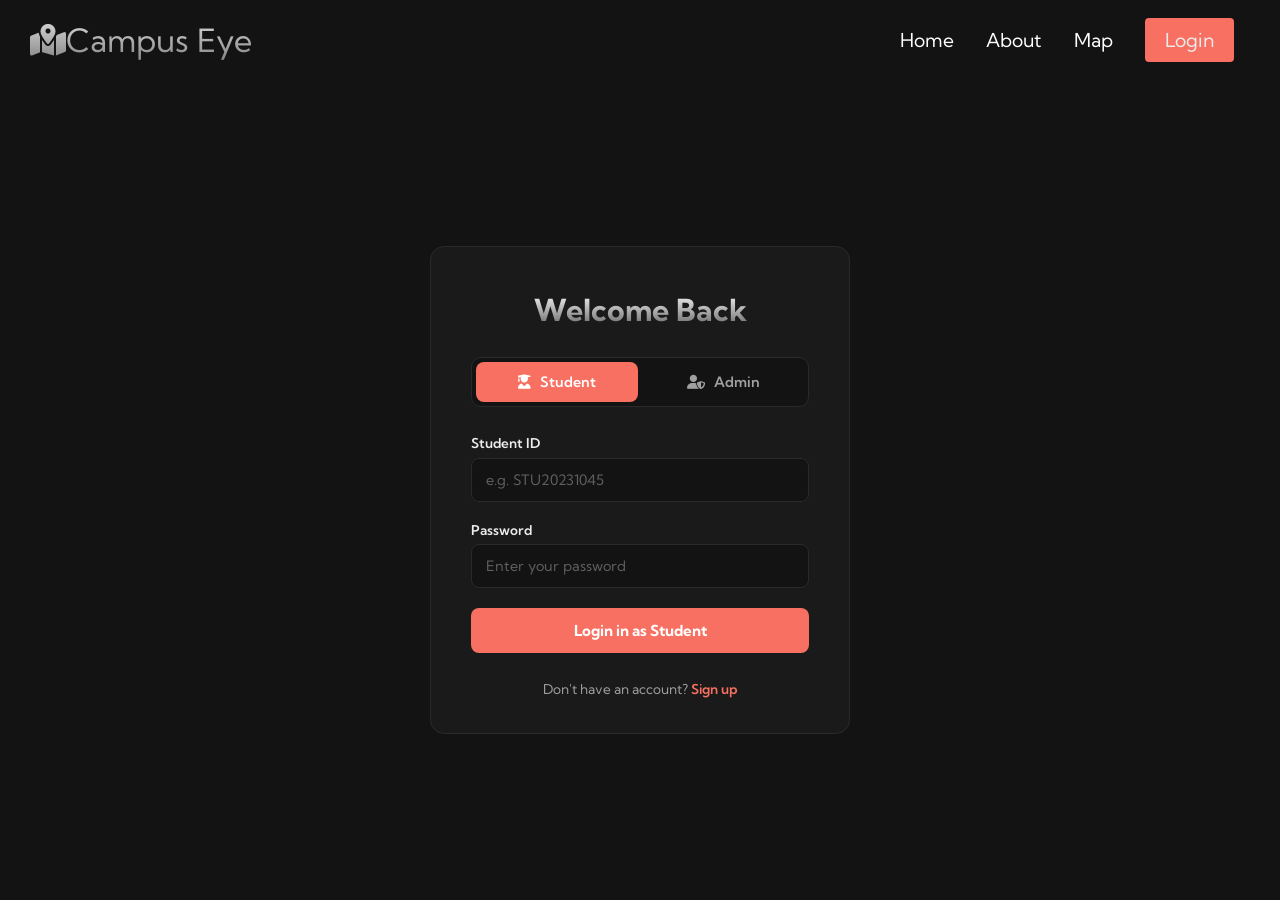
==== login.html @ 8bb75876 "Moving all files to repository" ====
<!DOCTYPE html>
<html lang="en">
<head>
    <meta charset="UTF-8">
    <meta name="viewport" content="width=device-width, initial-scale=1.0">
    <title>Campus Eye | Login</title>
    <link rel="stylesheet" href="styles.css">
    <link rel="preconnect" href="https://fonts.googleapis.com">
    <link rel="preconnect" href="https://fonts.gstatic.com" crossorigin>
    <link href="https://fonts.googleapis.com/css2?family=Kumbh+Sans:wght,YOPQ@100..900,300&display=swap" rel="stylesheet">
    <link rel="stylesheet" href="https://cdnjs.cloudflare.com/ajax/libs/font-awesome/6.5.2/css/all.min.css">
</head>
<body>
    <!-- Navbar Section -->
    <nav class="navbar">
        <div class="navbar__container">
            <a href="/" id="navbar__logo"><i class="fa-solid fa-map-location-dot"></i>Campus Eye</a>
            <div class="navbar__toggle" id="mobile-menu">
                <span class="bar"></span>
                <span class="bar"></span>
                <span class="bar"></span>
            </div>
            <ul class="navbar__menu">
                <li class="navbar__item">
                    <a href="/" class="navbar__links">Home</a>
                </li>
                <li class="navbar__item">
                    <a href="/about.html" class="navbar__links">About</a>
                </li>
                <li class="navbar__item">
                    <a href="/map.html" class="navbar__links">Map</a>
                </li>
                <li class="navbar__btn">
                    <a href="/login.html" class="button">Login</a>
                </li>
            </ul>
        </div>
    </nav>

    <!-- Login Section -->
    <div class="login">
        <div class="login__container">

            <div class="login__header">
                <h1>Welcome Back</h1>
            </div>
            <div class="login__tabs" role="tablist" aria-label="Login type">
                <button class="login__tab active" id="tab-student" role="tab" aria-selected="true" aria-controls="panel-student" onclick="switchRole('student')">
                    <i class="fa-solid fa-user-graduate"></i> Student
                </button>
                <button class="login__tab" id="tab-admin" role="tab" aria-selected="false" aria-controls="panel-admin" onclick="switchRole('admin')">
                    <i class="fa-solid fa-user-shield"></i> Admin
                </button>
            </div>

            <!-- Student Login -->
            <div class="login__panel active" id="panel-student" role="tabpanel" aria-labelledby="tab-student">
                <form onsubmit="handleLogin(event, 'student')">
                    <div class="login__group">
                        <label for="student-id">Student ID</label>
                        <input type="text" id="student-id" placeholder="e.g. STU20231045" required>
                    </div>
                    <div class="login__group">
                        <label for="student-password">Password</label>
                        <input type="password" id="student-password" placeholder="Enter your password" required>
                    </div>
                    <button type="submit" class="login__btn">Login in as Student</button>
                </form>
            </div>

            <!-- Admin Login -->
            <div class="login__panel" id="panel-admin" role="tabpanel" aria-labelledby="tab-admin">
                <form onsubmit="handleLogin(event, 'admin')">
                    <div class="login__group">
                        <label for="admin-email">Admin Email</label>
                        <input type="email" id="admin-email" placeholder="admin@campuseye.edu" required>
                    </div>
                    <div class="login__group">
                        <label for="admin-password">Password</label>
                        <input type="password" id="admin-password" placeholder="Enter your password" required>
                    </div>
                    <button type="submit" class="login__btn">Login in as Admin</button>
                </form>
            </div>

            <div class="login__footer">
                Don't have an account? <a href="/signup.html">Sign up</a>
            </div>

        </div>
    </div>
    <script src = 'app.js'></script>
</body>
</html>
---- styles.css ----
*{
    box-sizing: border-box;
    margin: 0;
    padding: 0;
    font-family: 'Kumbh Sans', sans-serif;
}

/* Navigation Bar */
.navbar{
    background-color: #131313;
    height: 80px;
    display: flex;
    justify-content: center;
    align-items: center;
    font-size: 1.2rem;
    position: sticky;
    top: 0;
    z-index: 999;
}
.navbar__container{
    display: flex;
    justify-content: space-between;
    height: 80px;
    z-index: 1;
    width: 100%;
    max-width: 1300px;
    margin: 0 auto;
    padding: 0 30px;
}
#navbar__logo{
    background-color: #ff8177;
    background-image: linear-gradient(to bottom, #fff 0%, #5f5f5f 100%);
    background-size: 100%;
    -webkit-background-clip: text;
    -moz-background-clip: text;
    -webkit-text-fill-color: transparent;
    -moz-text-fill-color: transparent;
    display: flex;
    align-items: center;
    cursor: pointer;
    text-decoration: none;
    font-size: 2rem;
}
.fa-gem{
    margin-right: 0.5rem;
}

.navbar__menu{
    display: flex;
    align-items: center;
    list-style: none;
    text-align: center;
}
.navbar__item{
    height: 80px;
}
.navbar__links{
    color: #fff;
    display: flex;
    align-items: center;
    justify-content: center;
    text-decoration: none;
    padding: 0 1rem;
    height: 100%;
}
.navbar__btn{
    display: flex;
    justify-content: center;
    align-items: center;
    padding: 0 1rem;
    width: 100%;
}
.button{
    display: flex;
    justify-content: center;
    align-items: center;
    text-decoration: none;
    padding: 10px 20px;
    height: 100%;
    width: 100%;
    border: none;
    outline: none;
    border-radius: 4px;
    background: #f77062;
    color: #ececec;
}
.button:hover{
    background: #fe1f36;
    transition: all 0.67s ease;
}
.navbar__links:hover{
    color: #f77062;
    transition: all 0.67s ease;
}

/* Mobile View */
@media screen and (max-width: 960px){
    .navbar__container{
        display: flex;
        justify-content: space-between;
        height: 80px;
        z-index: 1;
        width: 100%;
        max-width: 1300px;
        padding: 0;
    }
    .navbar__menu{
        display:  grid;
        grid-template-columns: auto;
        margin: 0;
        width: 100%;
        position: absolute;
        top: -1000px;
        opacity: 0;
        transition: all 0.67s ease;
        height: 50vh;
        z-index: -1;
        background: #131313;
    }
    .navbar__menu.active{
        top: 100%;
        opacity: 1;
        transition: all 0.67s ease;
        z-index: 99;
        height: 50vh;
        font-size: 1.6rem;
    }
    #navbar__logo{
        padding-left: 25px;
    }
    .navbar__toggle .bar{
        width: 25px;
        height: 3px;
        margin: 5px auto;
        transition: all 0.3s ease-in-out;
        background: #fff;
    }
    .navbar__item{
        width: 100%;
    }
    .navbar__links{
        text-align: center;
        padding: 2rem;
        width: 100%;
        display: table;
    }
    #mobile-menu{
        position: absolute;
        top: 20%;
        right: 5%;
        transform: translate(5%, 20%);
    }
    .navbar__btn{
        padding-bottom: 2rem;
    }
    .button{
        display: flex;
        justify-content: center;
        align-items: center;
        width: 80%;
        height: 80px;
        margin: 0;
    }
    .navbar__toggle .bar{
        display: block;
        cursor: pointer;
    }
    #mobile-menu.is-active .bar:nth-child(2){
        opacity: 0;
    }
    #mobile-menu.is-active .bar:nth-child(1){
        transform: translateY(8px) rotate(45deg);
    }
    #mobile-menu.is-active .bar:nth-child(3){
        transform: translateY(-8px) rotate(-45deg);
    }
}

/* Main Page Block */
.main{
    background: #131313;
}
.main__container{
    display: grid;
    grid-template-columns: 1fr 1fr;
    align-items: center;
    justify-self: center;
    margin: 0 auto;
    height: 90vh;
    background-color: #141414;
    z-index: 1;
    width: 100%;
    max-width: 1300px;
    padding: 0 50px;
}

.main__content h1{
    font-size: 4rem;
    background-color: #fff;
    background-image: #fff;
    background-size: 100%;
    -webkit-background-clip: text;
    -moz-background-clip: text;
    -webkit-text-fill-color: transparent;
    -moz-text-fill-color: transparent;
}
.main__content h2{
    background-color: #fff;
    background-size: 100%;
    -webkit-background-clip: text;
    -moz-background-clip: text;
    -webkit-text-fill-color: transparent;
    -moz-text-fill-color: transparent;
    font-size: 3rem;
}
.main__btn{
    font-size: 2rem;
    background: #f77062;
    padding: 14px 32px;
    border: none;
    border-radius: 10px;
    margin-top: 2rem;
    color: #fff;
    cursor: pointer;
    transition: all 0.35s ease;
    outline: none;
    position: relative;
    overflow: hidden;
}

.main__btn::after{
    content: '';
    position: absolute;
    top: 0;
    left: 0;
    width: 0;
    height: 100%;
    background: #ffb700;
    transition: all 0.35s ease;
    z-index: 1;
}

.main__btn a{
    color:#fff;
    position: relative;
    z-index: 2;
    text-decoration: none;
}

.main__btn:hover::after{
    width: 100%;
}
.main__img--container{
    text-align: center;
}
#main__img{
    width: 80%;
    height: 80%;
}
/* Mobile Responsive/View */
@media screen and (max-width: 768px){
    .main__container{
        display: grid;
        justify-content: center;
        align-items: center;
        grid-template-columns: auto;
        width: 100%;
        height: 90vh;
        margin: 0 auto;
    }
    .main__content{
        text-align: center;
        margin-bottom: 4rem;
    }
    .main__content h1{
        font-size: 2.5rem;
        margin-top: 2rem;
    }
    .main__content h2{
        font-size: 3rem;
    }
}
@media screen and (max-width: 480px){
    .main__content h1{
        font-size: 2rem;
        margin-top: 3rem;
    }
    .main__content h2{
        font-size: 2rem;
    }
    .main__btn{
        padding: 12px 36px;
        margin: 2.5rem 0;
    }
}

/* Login Page */
.login{
    background: #131313;
    min-height: calc(100vh - 80px);
    display: flex;
    align-items: center;
    justify-content: center;
    padding: 3rem 20px;
}
.login__container{
    background: #1a1a1a;
    border: 1px solid #2a2a2a;
    border-radius: 14px;
    width: 100%;
    max-width: 420px;
    padding: 2.75rem 2.5rem 2.25rem;
}
.login__header{
    text-align: center;
    margin-bottom: 1.75rem;
}
.login__header h1{
    background-color: #fff;
    background-image: linear-gradient(to bottom, #fff 0%, #5f5f5f 100%);
    background-size: 100%;
    -webkit-background-clip: text;
    -moz-background-clip: text;
    -webkit-text-fill-color: transparent;
    -moz-text-fill-color: transparent;
    font-size: 1.9rem;
    margin-bottom: 0.4rem;
}

.login__tabs{
    display: flex;
    background: #131313;
    border: 1px solid #2a2a2a;
    border-radius: 10px;
    padding: 4px;
    gap: 4px;
    margin-bottom: 1.75rem;
}
.login__tab{
    flex: 1;
    text-align: center;
    padding: 11px 0;
    border-radius: 8px;
    font-size: 0.9rem;
    font-weight: 600;
    color: #a0a0a0;
    cursor: pointer;
    border: none;
    background: transparent;
    transition: all 0.35s ease;
}
.login__tab i{
    margin-right: 6px;
}
.login__tab.active{
    background: #f77062;
    color: #fff;
}
 
.login__panel{
    display: none;
}
.login__panel.active{
    display: block;
}
 
.login__group{
    margin-bottom: 1.25rem;
}
.login__group label{
    display: block;
    font-size: 0.85rem;
    font-weight: 600;
    color: #ececec;
    margin-bottom: 0.4rem;
}
.login__group input{
    width: 100%;
    padding: 12px 14px;
    border: 1.5px solid #2a2a2a;
    border-radius: 8px;
    background: #131313;
    font-size: 0.9rem;
    color: #ececec;
    outline: none;
    transition: border-color 0.35s ease;
}
.login__group input::placeholder{
    color: #5f5f5f;
}
.login__group input:focus{
    border-color: #f77062;
}
 
.login__btn{
    width: 100%;
    padding: 13px 0;
    border: none;
    border-radius: 8px;
    background: #f77062;
    color: #fff;
    font-size: 0.95rem;
    font-weight: 700;
    cursor: pointer;
    transition: all 0.35s ease;
}
.login__btn:hover{
    background: #fe1f36;
}
 
.login__footer{
    text-align: center;
    font-size: 0.85rem;
    color: #a0a0a0;
    margin-top: 1.75rem;
}
.login__footer a{
    color: #f77062;
    font-weight: 600;
    text-decoration: none;
}
.login__footer a:hover{
    text-decoration: underline;
}
 
/* Login focus visibility for accessibility */
.login__tab:focus-visible,
.login__btn:focus-visible,
.login__group input:focus-visible{
    outline: 2px solid #f77062;
    outline-offset: 2px;
}
 
@media screen and (max-width: 480px){
    .login__container{
        padding: 2.25rem 1.5rem 2rem;
    }
}

.about{
    background: #131313;
} 
.about__container{
    display: grid;
    align-items: center;
    justify-self: center;
    margin: 0 auto;
    height: 90vh;
    background-color: #141414;
    z-index: 1;
    width: 100%;
    max-width: 1300px;
    padding: 0 30px;
}
.about__content h1{
    font-size: 3rem;
    background-color: #fff;
    background-image: #fff;
    background-size: 100%;
    -webkit-background-clip: text;
    -moz-background-clip: text;
    -webkit-text-fill-color: transparent;
    -moz-text-fill-color: transparent;
    text-align: center;
}
@media screen and (max-width: 768px){
    .about__container{
        display: grid;
        justify-content: center;
        align-items: center;
        grid-template-columns: auto;
        width: 100%;
        height: 90vh;
        margin: 0 auto;
    }
    .about__content{
        text-align: center;
        margin-bottom: 4rem;
    }
    .about__content h1{
        font-size: 2.5rem;
        margin-top: 2rem;
    }
}

.map{
    background: #131313;
}
.map__text{
    color: #fff;
    text-align: center;
    justify-content: center;
}
.map__img--container{
    display: flex;
    justify-content: center;
    align-items: center;
}
#map__img{
    width: auto;
    height: auto;
}
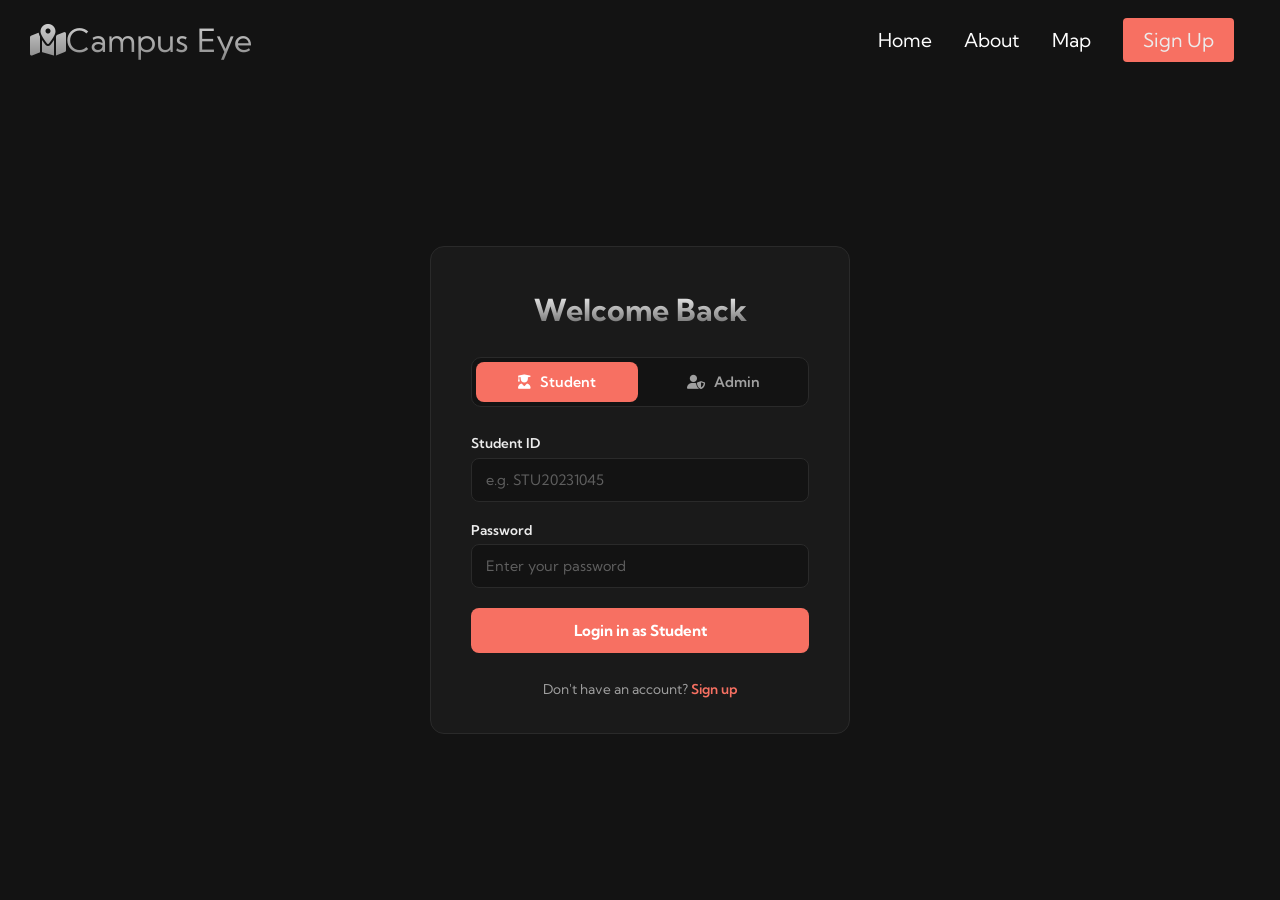
==== commit 77cc6d56: "Login Page sign button" ====
--- a/login.html
+++ b/login.html
@@ -31,7 +31,7 @@
                     <a href="/map.html" class="navbar__links">Map</a>
                 </li>
                 <li class="navbar__btn">
-                    <a href="/login.html" class="button">Login</a>
+                    <a href="/signup.html" class="button">Sign Up</a>
                 </li>
             </ul>
         </div>
